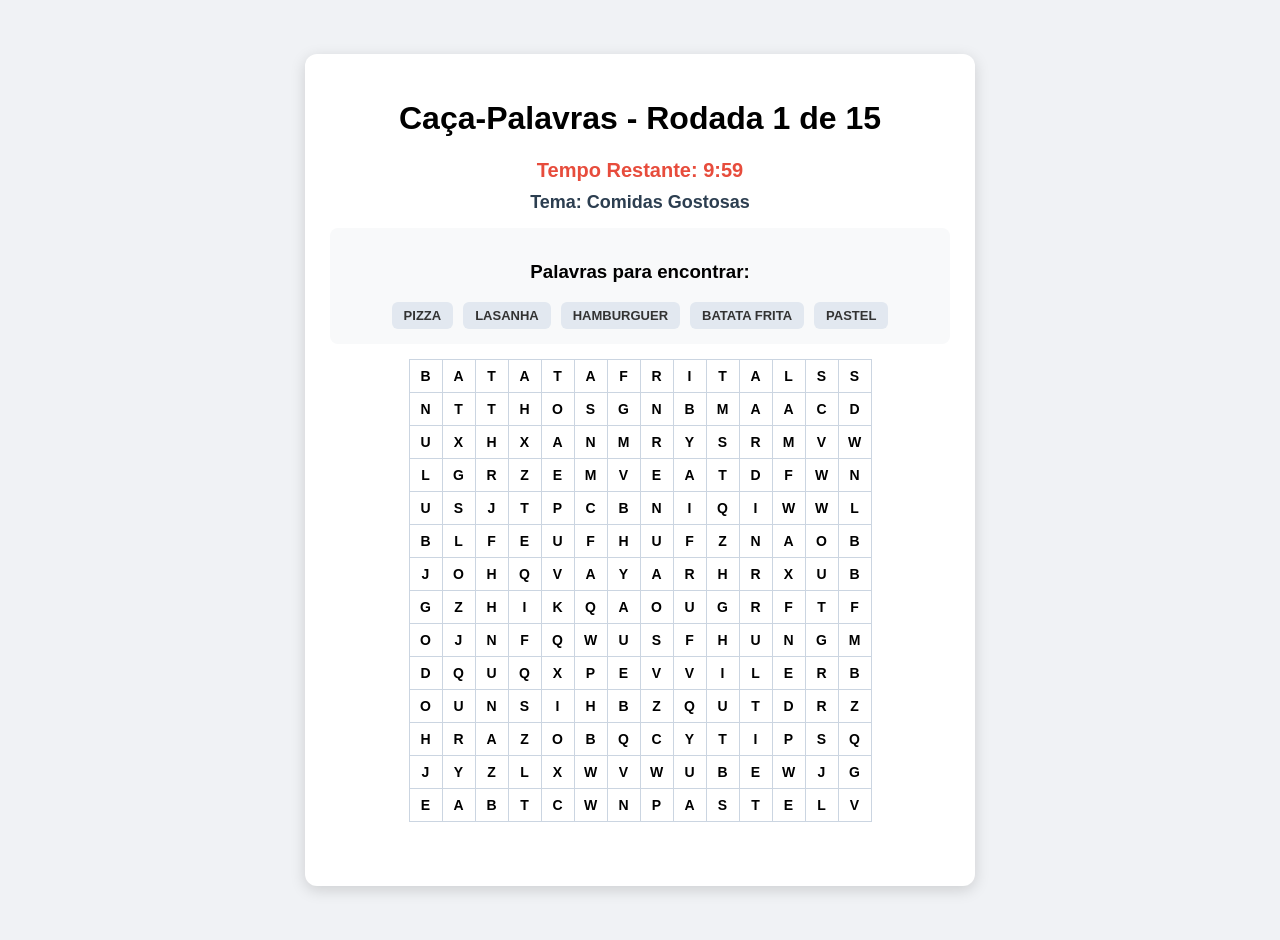
==== caca-palavras.html @ 9d3aaa97 "Add files via upload" ====
<!DOCTYPE html>
<html lang="pt-BR">
<head>
  <meta charset="UTF-8">
  <title>Caça-Palavras Interativo</title>
  <link rel="stylesheet" href="style.css">
</head>
<body>

  <div class="game-container">
    <h1>Caça-Palavras - Rodada <span id="fase-num">1</span> de 15</h1>
    
    <div class="timer-box">Tempo Restante: <span id="timer">10:00</span></div>
    <div class="theme-title" id="theme-display">Tema: </div>

    <div class="words-box">
      <h3>Palavras para encontrar:</h3>
      <ul id="word-list"></ul>
    </div>

    <!-- Grelha do Caça-Palavras -->
    <div id="grid-container"></div>
    <div class="status-message" id="message"></div>
  </div>

  <script>
    // 15 Fases com nomes corrigidos e progressão de 5 a 13 palavras
    const bancoFases = [
      { tema: "Comidas Gostosas", palavras: ["PIZZA", "LASANHA", "HAMBURGUER", "BATATA FRITA", "PASTEL"] },
      { tema: "Super-Heróis", palavras: ["BATMAN", "SUPERMAN", "HOMEM DE FERRO", "CAPITAO AMERICA", "MULHER MARAVILHA", "PANTERA NEGRA"] },
      { tema: "Filmes de Terror", palavras: ["PANICO", "CHUCKY", "INVOCACAO DO MAL", "O EXORCISTA", "IT A COISA", "O CHAMADO"] },
      { tema: "Jogos Famosos", palavras: ["SUPER MARIO", "MINECRAFT", "FORTNITE", "GRAND THEFT AUTO", "ZELDA", "ROBLOX", "PAC MAN"] },
      { tema: "Personagens de Animes", palavras: ["NARUTO", "GOKU", "LUFFY", "TANJIRO", "NEZUKO", "SAITAMA", "SATORU GOJO"] },
      { tema: "Doces e Sobremesas", palavras: ["CHOCOLATE", "SORVETE", "BRIGADEIRO", "PUDIM", "CHURROS", "BOLO", "TORRONE", "ACAI"] },
      { tema: "Animes e Mangás", palavras: ["DEMON SLAYER", "ONE PIECE", "NARUTO", "BLEACH", "DRAGON BALL", "ATTACK ON TITAN", "POKEMON", "DEATH NOTE"] },
      { tema: "Jogos Clássicos e Consolas", palavras: ["NINTENDO", "PLAYSTATION", "XBOX", "ATARI", "SONIC", "TETRIS", "MEGA MAN", "TOP GEAR", "STREET FIGHTER"] },
      { tema: "Frutas e Saladas", palavras: ["MORANGO", "MELANCIA", "BANANA", "ABACAXI", "MARACUJA", "LARANJA", "UVA", "AMORA", "PITAYA"] },
      { tema: "Heróis e Vilões Marvel/DC", palavras: ["HOMEM ARANHA", "THOR", "HULK", "THANOS", "BATMAN", "CORINGA", "FLASH", "WOLVERINE", "LOKI", "VENOM"] },
      { tema: "Comidas de Lanchonete", palavras: ["COXINHA", "EMPADA", "KIBE", "ENROLADINHO", "CROISSANT", "HOT DOG", "PAO DE QUEIJO", "PIZZA", "PASTEL", "HAMBURGUER"] },
      { tema: "Personagens de Jogos", palavras: ["LUIGI", "BOWSER", "LINK", "ZELDA", "KRATOS", "SONIC", "TAILS", "PIKACHU", "CHARIZARD", "DONKEY KONG", "YOSHI"] },
      { tema: "Mundo Geek e Pop", palavras: ["STAR WARS", "MATRIX", "AVATAR", "HARRY POTTER", "O HOBBIT", "MARVEL", "DC COMICS", "PIXAR", "DISNEY", "ANIME", "MANGA"] },
      { tema: "Pratos do Dia a Dia", palavras: ["ARROZ", "FEIJAO", "BIFE", "SALADA", "OVO FRITO", "FAROFA", "PURE DE BATATA", "MACARRAO", "SOPA", "PEIXE", "FRANGO", "PANQUECA"] },
      { tema: "Super Rodada Final", palavras: ["SUPER MARIO", "LUIGI", "NARUTO", "GOKU", "BATMAN", "HOMEM ARANHA", "PIZZA", "CHOCOLATE", "MINECRAFT", "FORTNITE", "DEMON SLAYER", "POKEMON", "CHUCKY"] }
    ];

    let faseAtual = 1;
    let palavrasFase = [];
    let palavrasEncontradas = [];
    let matriz = [];
    let isMouseDown = false;
    let selectedCells = [];
    let tempoRestante = 600;
    let timerInterval;
    const GRID_SIZE = 14;

    function iniciarTemporizador() {
      clearInterval(timerInterval);
      tempoRestante = 600;
      atualizarDisplayTimer();

      timerInterval = setInterval(() => {
        tempoRestante--;
        atualizarDisplayTimer();

        // Se o tempo acabar e faltar qualquer palavra, o jogo volta para o começo
        if (tempoRestante <= 0) {
          clearInterval(timerInterval);
          if (palavrasEncontradas.length < palavrasFase.length) {
            alert("O tempo acabou e você não encontrou todas as palavras! O jogo voltará para a Rodada 1.");
            faseAtual = 1;
            iniciarFase();
          }
        }
      }, 1000);
    }

    function atualizarDisplayTimer() {
      const minutos = Math.floor(tempoRestante / 60);
      const segundos = tempoRestante % 60;
      document.getElementById('timer').textContent = `${minutos}:${segundos < 10 ? '0' : ''}${segundos}`;
    }

    function iniciarFase() {
      palavrasEncontradas = [];
      selectedCells = [];
      document.getElementById('fase-num').textContent = faseAtual;
      document.getElementById('message').textContent = "";

      const dadosFase = bancoFases[faseAtual - 1];
      document.getElementById('theme-display').textContent = "Tema: " + dadosFase.tema;
      palavrasFase = dadosFase.palavras.map(p => p.replace(/\s+/g, '').toUpperCase());

      const listEl = document.getElementById('word-list');
      listEl.innerHTML = "";
      dadosFase.palavras.forEach((nomeExibicao, idx) => {
        const chave = palavrasFase[idx];
        const li = document.createElement('li');
        li.textContent = nomeExibicao;
        li.id = `word-${chave}`;
        listEl.appendChild(li);
      });

      gerarGrelha();
      iniciarTemporizador();
    }

    const DIRECOES = [
      { r: 0, c: 1 },   // Esquerda para Direita
      { r: 0, c: -1 },  // Direita para Esquerda
      { r: 1, c: 0 },   // Cima para Baixo
      { r: -1, c: 0 },  // Baixo para Cima
      { r: 1, c: 1 },   // Diagonal Baixo-Direita
      { r: -1, c: -1 }, // Diagonal Cima-Esquerda
      { r: 1, c: -1 },  // Diagonal Baixo-Esquerda
      { r: -1, c: 1 }   // Diagonal Cima-Direita
    ];

    function tentarPosicionarPalavra(palavra) {
      const direcoesEmbaralhadas = [...DIRECOES].sort(() => Math.random() - 0.5);
      
      for (let dir of direcoesEmbaralhadas) {
        let linhasPossiveis = [];
        let colunasPossiveis = [];
        for (let i = 0; i < GRID_SIZE; i++) {
          linhasPossiveis.push(i);
          colunasPossiveis.push(i);
        }
        linhasPossiveis.sort(() => Math.random() - 0.5);
        colunasPossiveis.sort(() => Math.random() - 0.5);

        for (let r of linhasPossiveis) {
          for (let c of colunasPossiveis) {
            let cabe = true;
            for (let k = 0; k < palavra.length; k++) {
              let nr = r + dir.r * k;
              let nc = c + dir.c * k;
              if (nr < 0 || nr >= GRID_SIZE || nc < 0 || nc >= GRID_SIZE) {
                cabe = false;
                break;
              }
              if (matriz[nr][nc] !== '' && matriz[nr][nc] !== palavra[k]) {
                cabe = false;
                break;
              }
            }

            if (cabe) {
              for (let k = 0; k < palavra.length; k++) {
                let nr = r + dir.r * k;
                let nc = c + dir.c * k;
                matriz[nr][nc] = palavra[k];
              }
              return true;
            }
          }
        }
      }
      return false;
    }

    function gerarGrelha() {
      matriz = Array(GRID_SIZE).fill(null).map(() => Array(GRID_SIZE).fill(''));

      palavrasFase.forEach(palavra => {
        tentarPosicionarPalavra(palavra);
      });

      const alfabeto = "ABCDEFGHIJKLMNOPQRSTUVWXYZ";
      for (let r = 0; r < GRID_SIZE; r++) {
        for (let c = 0; c < GRID_SIZE; c++) {
          if (matriz[r][c] === '') {
            matriz[r][c] = alfabeto[Math.floor(Math.random() * alfabeto.length)];
          }
        }
      }

      desenharTabela();
    }

    function desenharTabela() {
      const gridEl = document.getElementById('grid-container');
      gridEl.innerHTML = "";
      const table = document.createElement('table');

      for (let r = 0; r < GRID_SIZE; r++) {
        const tr = document.createElement('tr');
        for (let c = 0; c < GRID_SIZE; c++) {
          const td = document.createElement('td');
          td.textContent = matriz[r][c];

          td.addEventListener('mousedown', () => startSelection(td));
          td.addEventListener('mouseenter', () => updateSelection(td));
          td.addEventListener('mouseup', endSelection);

          tr.appendChild(td);
        }
        table.appendChild(tr);
      }
      gridEl.appendChild(table);

      document.addEventListener('mouseup', () => {
        if (isMouseDown) endSelection();
      });
    }

    function startSelection(cell) {
      if (cell.classList.contains('found-cell')) return;
      isMouseDown = true;
      clearSelection();
      selectedCells.push(cell);
      cell.classList.add('selecting');
    }

    function updateSelection(cell) {
      if (!isMouseDown || selectedCells.includes(cell) || cell.classList.contains('found-cell')) return;
      selectedCells.push(cell);
      cell.classList.add('selecting');
    }

    function endSelection() {
      if (!isMouseDown) return;
      isMouseDown = false;

      const palavraFormada = selectedCells.map(c => c.textContent).join('');
      const palavraInvertida = palavraFormada.split('').reverse().join('');

      let palavraAchada = null;
      if (palavrasFase.includes(palavraFormada) && !palavrasEncontradas.includes(palavraFormada)) {
        palavraAchada = palavraFormada;
      } else if (palavrasFase.includes(palavraInvertida) && !palavrasEncontradas.includes(palavraInvertida)) {
        palavraAchada = palavraInvertida;
      }

      if (palavraAchada) {
        palavrasEncontradas.push(palavraAchada);

        const itemLi = document.getElementById(`word-${palavraAchada}`);
        if (itemLi) itemLi.classList.add('found');

        selectedCells.forEach(c => {
          c.classList.remove('selecting');
          c.classList.add('found-cell');
        });

        if (palavrasEncontradas.length === palavrasFase.length) {
          document.getElementById('message').textContent = "Excelente! Completou a rodada!";
          setTimeout(() => {
            faseAtual++;
            if (faseAtual > 15) {
              faseAtual = 1;
              alert("Parabéns! Você completou todas as 15 rodadas!");
            }
            iniciarFase();
          }, 1200);
        }
      } else {
        clearSelection();
      }
      selectedCells = [];
    }

    function clearSelection() {
      document.querySelectorAll('td.selecting').forEach(c => c.classList.remove('selecting'));
    }

    iniciarFase();
  </script>
</body>
</html>
---- style.css ----
body {
  font-family: Arial, sans-serif;
  background-color: #f0f2f5;
  display: flex;
  justify-content: center;
  align-items: center;
  min-height: 100vh;
  margin: 0;
  padding: 20px;
}

.game-container {
  background: white;
  padding: 25px;
  border-radius: 12px;
  box-shadow: 0 4px 15px rgba(0, 0, 0, 0.15);
  text-align: center;
  max-width: 620px;
  width: 100%;
}

.timer-box {
  font-size: 20px;
  font-weight: bold;
  color: #e74c3c;
  margin-bottom: 10px;
}

.theme-title {
  font-size: 18px;
  font-weight: bold;
  color: #2c3e50;
  margin-bottom: 15px;
}

.words-box {
  background-color: #f8f9fa;
  padding: 15px;
  border-radius: 8px;
  margin: 15px 0;
}

#word-list {
  list-style: none;
  padding: 0;
  margin: 10px 0 0 0;
  display: flex;
  flex-wrap: wrap;
  gap: 10px;
  justify-content: center;
}

#word-list li {
  background-color: #e2e8f0;
  padding: 6px 12px;
  border-radius: 6px;
  font-weight: bold;
  font-size: 13px;
  color: #333;
}

/* Palavra encontrada na lista superior fica VERDE */
#word-list li.found {
  background-color: #2ecc71;
  color: white;
  text-decoration: line-through;
}

table {
  margin: 15px auto;
  border-collapse: collapse;
}

td {
  width: 30px;
  height: 30px;
  border: 1px solid #cbd5e1;
  text-align: center;
  font-weight: bold;
  font-size: 14px;
  user-select: none;
  cursor: pointer;
}

/* Destaque azul ao selecionar com o rato */
td.selecting {
  background-color: #3498db !important;
  color: white !important;
}

/* Letras da palavra encontrada na grelha ficam VERDES */
td.found-cell {
  background-color: #2ecc71 !important;
  color: white !important;
}

.status-message {
  margin-top: 15px;
  font-weight: bold;
  height: 24px;
  color: #27ae60;
}
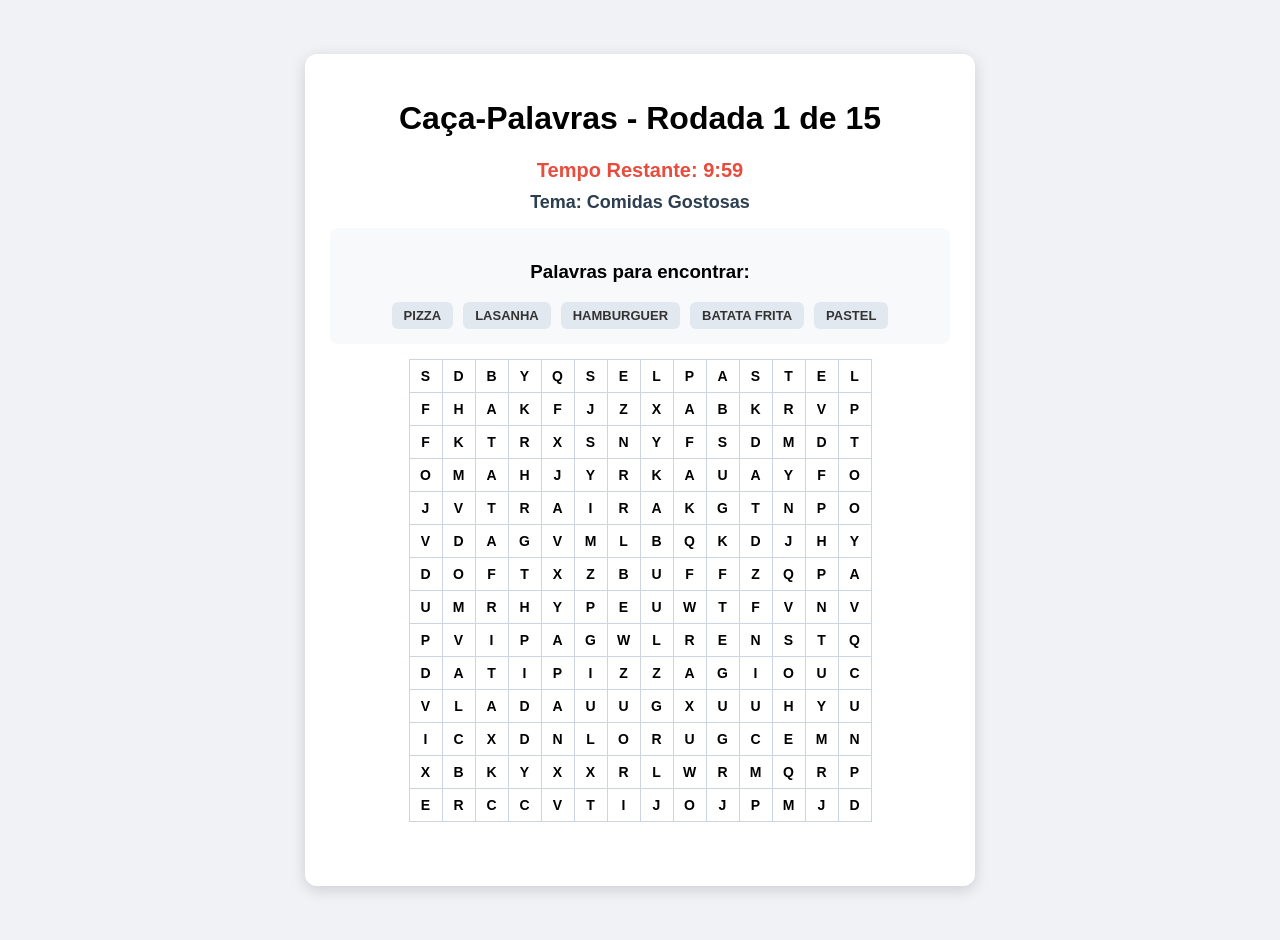
==== commit 3044a953: "Add files via upload" ====
--- a/caca-palavras.html
+++ b/caca-palavras.html
@@ -24,7 +24,6 @@
   </div>
 
   <script>
-    // 15 Fases com nomes corrigidos e progressão de 5 a 13 palavras
     const bancoFases = [
       { tema: "Comidas Gostosas", palavras: ["PIZZA", "LASANHA", "HAMBURGUER", "BATATA FRITA", "PASTEL"] },
       { tema: "Super-Heróis", palavras: ["BATMAN", "SUPERMAN", "HOMEM DE FERRO", "CAPITAO AMERICA", "MULHER MARAVILHA", "PANTERA NEGRA"] },
@@ -62,7 +61,6 @@
         tempoRestante--;
         atualizarDisplayTimer();
 
-        // Se o tempo acabar e faltar qualquer palavra, o jogo volta para o começo
         if (tempoRestante <= 0) {
           clearInterval(timerInterval);
           if (palavrasEncontradas.length < palavrasFase.length) {
@@ -105,14 +103,14 @@
     }
 
     const DIRECOES = [
-      { r: 0, c: 1 },   // Esquerda para Direita
-      { r: 0, c: -1 },  // Direita para Esquerda
-      { r: 1, c: 0 },   // Cima para Baixo
-      { r: -1, c: 0 },  // Baixo para Cima
-      { r: 1, c: 1 },   // Diagonal Baixo-Direita
-      { r: -1, c: -1 }, // Diagonal Cima-Esquerda
-      { r: 1, c: -1 },  // Diagonal Baixo-Esquerda
-      { r: -1, c: 1 }   // Diagonal Cima-Direita
+      { r: 0, c: 1 },
+      { r: 0, c: -1 },
+      { r: 1, c: 0 },
+      { r: -1, c: 0 },
+      { r: 1, c: 1 },
+      { r: -1, c: -1 },
+      { r: 1, c: -1 },
+      { r: -1, c: 1 }
     ];
 
     function tentarPosicionarPalavra(palavra) {
@@ -204,7 +202,6 @@
     }
 
     function startSelection(cell) {
-      if (cell.classList.contains('found-cell')) return;
       isMouseDown = true;
       clearSelection();
       selectedCells.push(cell);
@@ -212,7 +209,7 @@
     }
 
     function updateSelection(cell) {
-      if (!isMouseDown || selectedCells.includes(cell) || cell.classList.contains('found-cell')) return;
+      if (!isMouseDown || selectedCells.includes(cell)) return;
       selectedCells.push(cell);
       cell.classList.add('selecting');
     }
